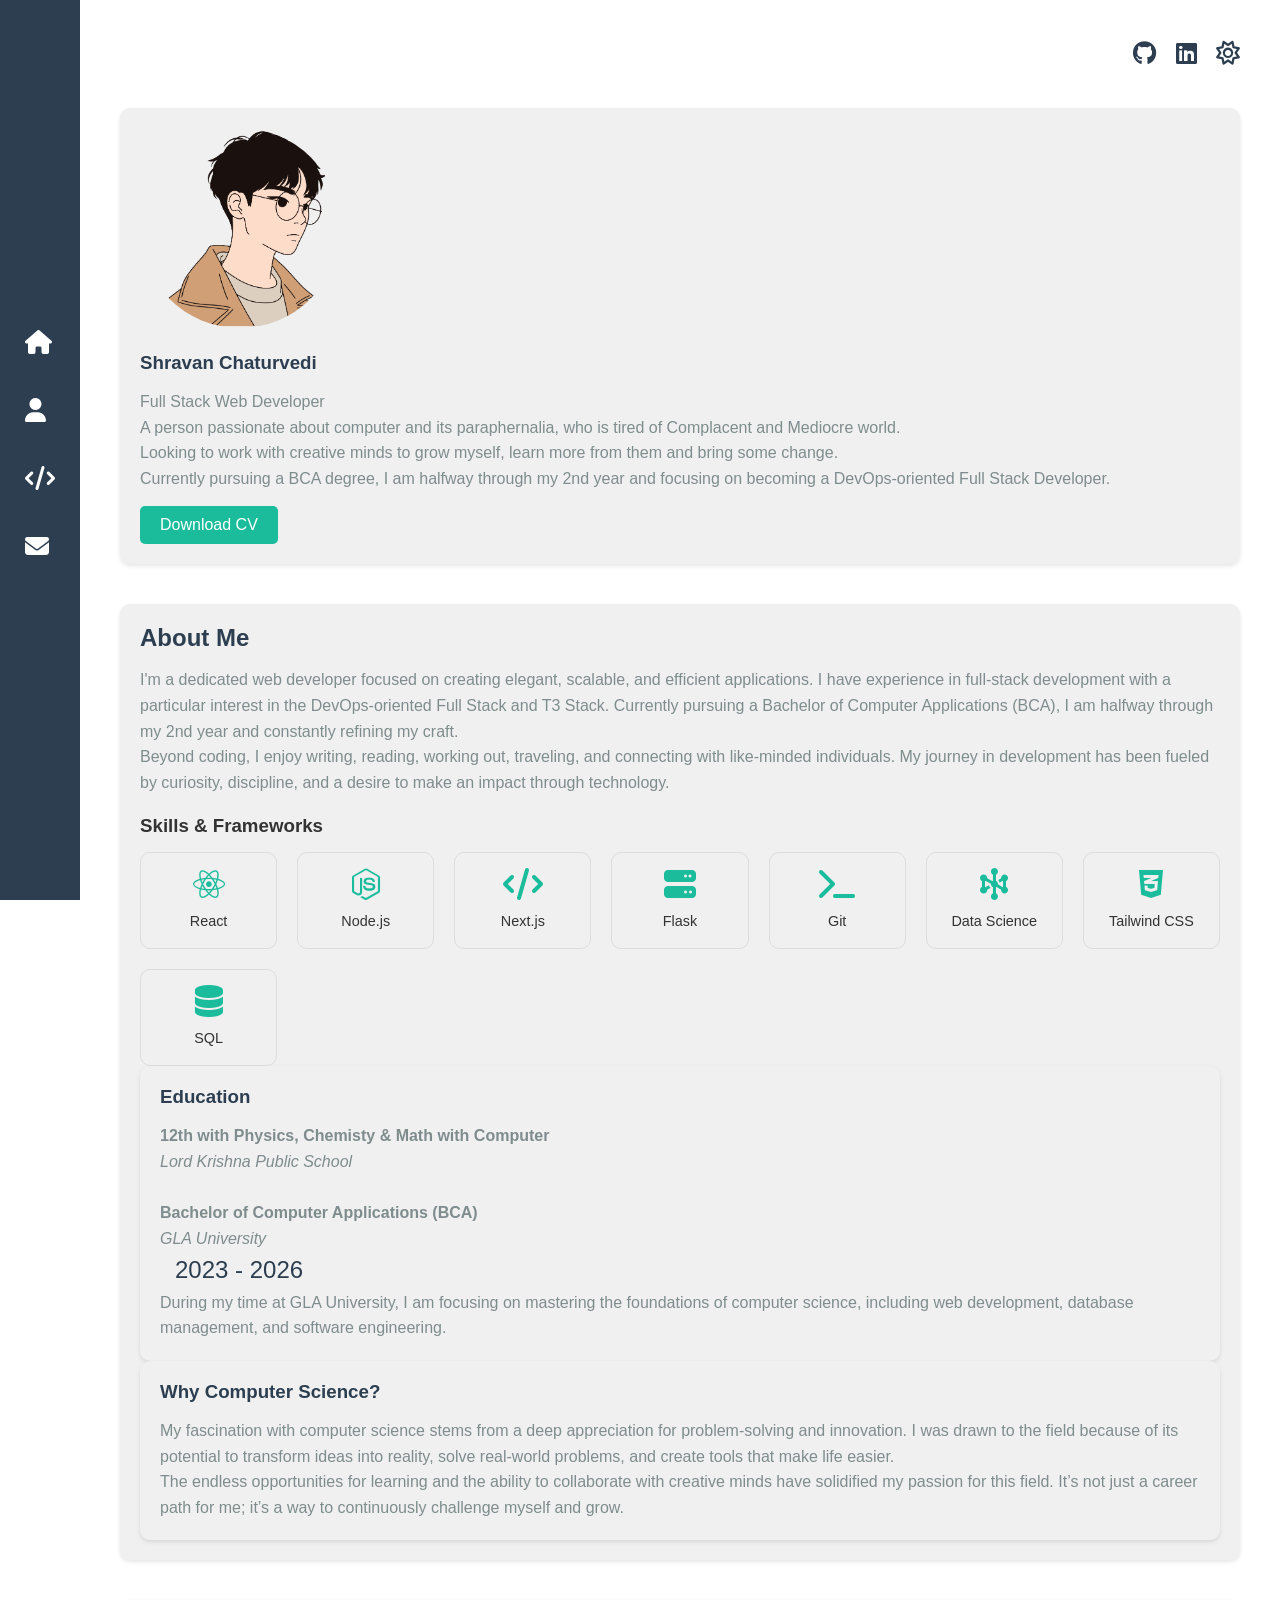
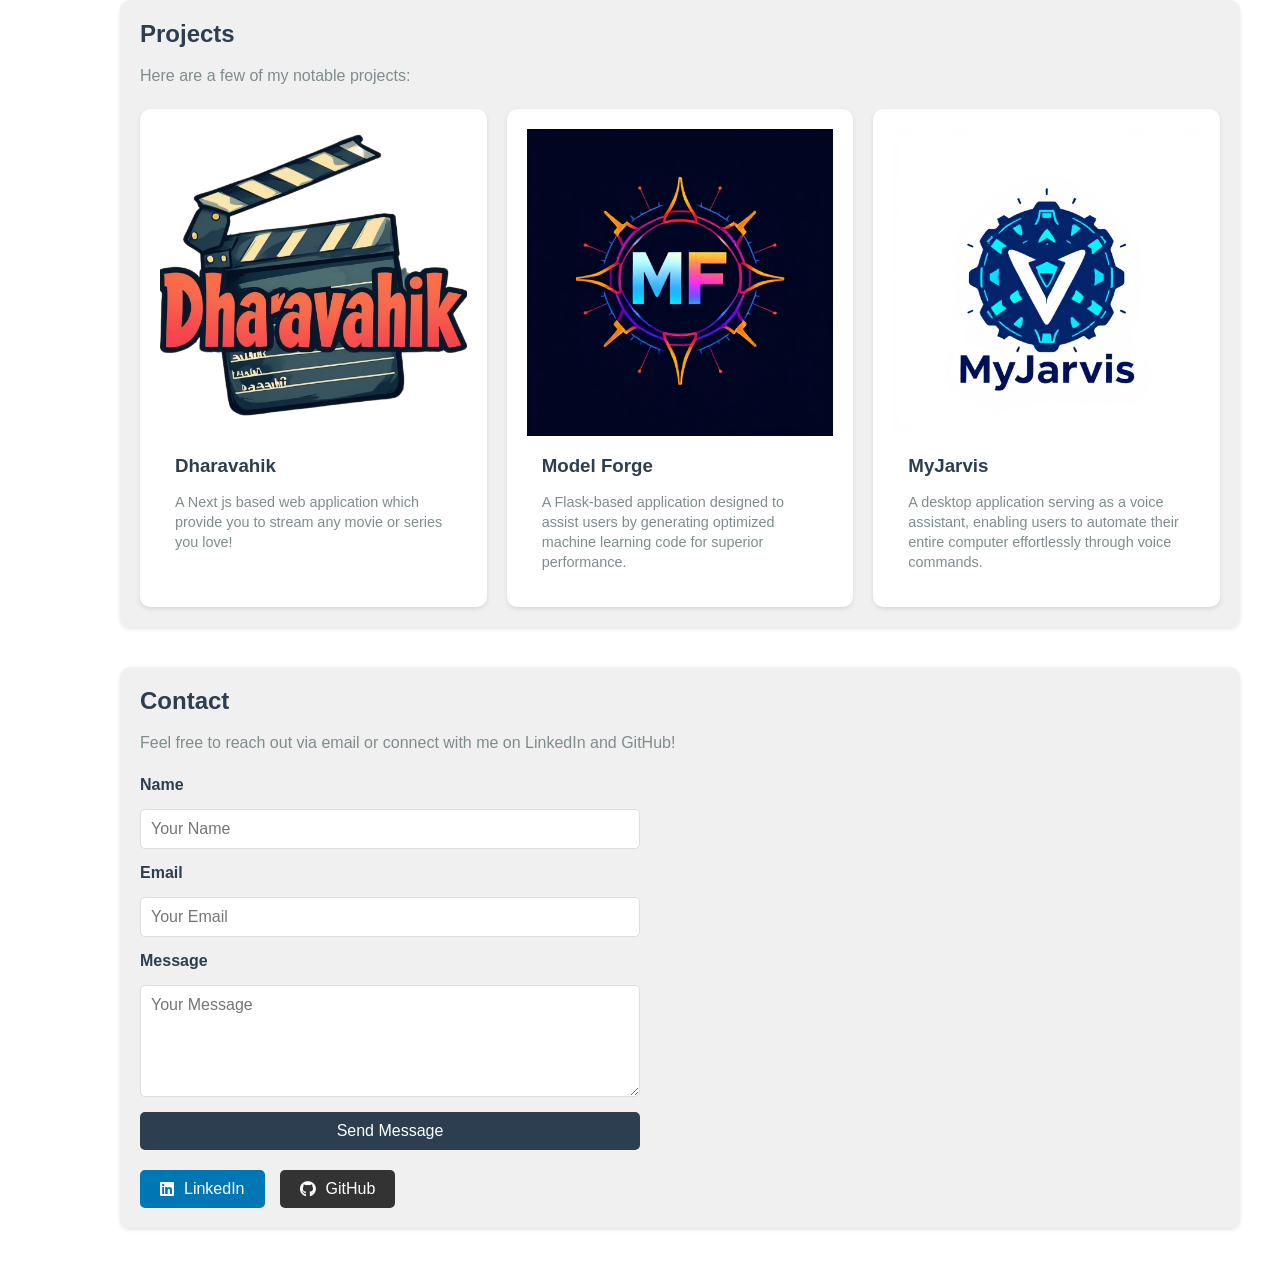
==== index.html @ cc58f60e "Main files uploaded" ====
<!DOCTYPE html>
<html lang="en">

<head>
    <meta charset="UTF-8">
    <meta name="viewport" content="width=device-width, initial-scale=1.0">
    <link rel="stylesheet" href="style.css">
    <link rel="stylesheet" href="https://cdnjs.cloudflare.com/ajax/libs/font-awesome/6.7.2/css/all.min.css"
        integrity="sha512-Evv84Mr4kqVGRNSgIGL/F/aIDqQb7xQ2vcrdIwxfjThSH8CSR7PBEakCr51Ck+w+/U6swU2Im1vVX0SVk9ABhg=="
        crossorigin="anonymous" referrerpolicy="no-referrer" />
</head>

<body>
    <title>Shravan Chaturvedi - Portfolio</title>
    </head>

    <body>
        <main>
            <aside id="sidePanel">
                <nav>
                    <ul>
                        <li><a href="#Home" aria-label="Home"><i class="fa-solid fa-house"></i></a></li>
                        <li><a href="#About" aria-label="About"><i class="fa-solid fa-user"></i></a></li>
                        <li><a href="#Projects" aria-label="Projects"><i class="fa-solid fa-code"></i></a></li>
                        <li><a href="#Contact" aria-label="Contact"><i class="fa-solid fa-envelope"></i></a></li>
                    </ul>
                </nav>
            </aside>

            <section id="mainContent">
                <header>
                    <div class="social-links">
                        <a href="https://github.com/Shravanch19/" target="_blank" aria-label="GitHub"><i
                                class="fa-brands fa-github"></i></a>
                        <a href="https://www.linkedin.com/in/skcOfficial" target="_blank" aria-label="LinkedIn"><i
                                class="fa-brands fa-linkedin"></i></a>
                        <span id="theme-toggle"><i class="fa-regular fa-sun"></i></span>
                    </div>
                </header>

                <section id="Home" class="content-section">
                    <div class="intro">
                        <img src="/assets/avatar.png" alt="Shravan Chaturvedi" class="profile-img">
                        <h1>Shravan Chaturvedi</h1>
                        <p>Full Stack Web Developer</p>
                        <p>
                            A person passionate about computer and its paraphernalia, who is tired of Complacent and
                            Mediocre world.
                        </p>
                        <p>Looking to work with creative minds to grow myself, learn more from them and bring some
                            change.</p>
                        <p>Currently pursuing a BCA degree, I am halfway through my 2nd year and focusing on becoming a
                            DevOps-oriented Full Stack Developer.</p>
                        <a href="/assets/cv.pdf" class="btn" download>Download CV</a>
                    </div>
                </section>

                <section id="About" class="content-section">
                    <h2>About Me</h2>
                    <p>
                        I'm a dedicated web developer focused on creating elegant, scalable, and efficient applications.
                        I have experience in full-stack development with a particular interest in the DevOps-oriented
                        Full Stack and T3 Stack.
                        Currently pursuing a Bachelor of Computer Applications (BCA), I am halfway through my 2nd year
                        and constantly refining my craft.
                    </p>
                    <p>
                        Beyond coding, I enjoy writing, reading, working out, traveling, and connecting with like-minded
                        individuals.
                        My journey in development has been fueled by curiosity, discipline, and a desire to make an
                        impact through technology.
                    </p>

                    <div class="skills-section">
                        <h3>Skills & Frameworks</h3>
                        <div class="skills-grid">
                            <div class="skill">
                                <i class="fa-brands fa-react"></i>
                                <p>React</p>
                            </div>
                            <div class="skill">
                                <i class="fa-brands fa-node-js"></i>
                                <p>Node.js</p>
                            </div>
                            <div class="skill">
                                <i class="fa-solid fa-code"></i>
                                <p>Next.js</p>
                            </div>
                            <div class="skill">
                                <i class="fa-solid fa-server"></i>
                                <p>Flask</p>
                            </div>
                            <div class="skill">
                                <i class="fa-solid fa-terminal"></i>
                                <p>Git</p>
                            </div>
                            <div class="skill">
                                <i class="fa-solid fa-hexagon-nodes"></i>
                                <p>Data Science</p>
                            </div>
                            <div class="skill">
                                <i class="fa-brands fa-css3-alt"></i>
                                <p>Tailwind CSS</p>
                            </div>
                            <div class="skill">
                                <i class="fa-solid fa-database"></i>
                                <p>SQL</p>
                            </div>
                        </div>
                    </div>

                    <div class="education-section">
                        <h3>Education</h3>
                        <p>
                            <strong>12th with Physics, Chemisty & Math with Computer</strong><br>
                            <em>Lord Krishna Public School</em><br>
                            <br>
                        </p>
                        <p>
                            <strong>Bachelor of Computer Applications (BCA)</strong><br>
                            <em>GLA University</em><br>
                            <span>2023 - 2026</span>
                        </p>
                        <p>
                            During my time at GLA University, I am focusing on mastering the foundations of computer
                            science, including web development, database management, and software engineering.
                        </p>
                    </div>

                    <div class="why-cs-section">
                        <h3>Why Computer Science?</h3>
                        <p>
                            My fascination with computer science stems from a deep appreciation for problem-solving and
                            innovation.
                            I was drawn to the field because of its potential to transform ideas into reality, solve
                            real-world problems,
                            and create tools that make life easier.
                        </p>
                        <p>
                            The endless opportunities for learning and the ability to collaborate with creative minds
                            have solidified
                            my passion for this field. It’s not just a career path for me; it’s a way to continuously
                            challenge myself and grow.
                        </p>
                    </div>
                </section>



                <section id="Projects" class="content-section">
                    <h2>Projects</h2>
                    <p>Here are a few of my notable projects:</p>
                    <div class="projects-grid">
                        <div class="project-card">
                            <a href="#">
                                <img src="assets/Dharavahik_logo.png" alt="Dharavahik_logo">
                                <h3>Dharavahik</h3>
                                <p>
                                    A Next js based web application which provide you to stream any movie or series
                                    you love!
                                </p>
                            </a>
                        </div>
                        <div class="project-card">
                            <a href="#">
                                <img src="/assets/MF_logo.jpeg" alt="Model Forge logo">
                                <h3>Model Forge</h3>
                                <p>
                                    A Flask-based application designed to assist users by generating optimized machine learning code for superior performance.
                                </p>
                            </a>
                        </div>
                        <div class="project-card">
                            <a href="#">
                                <img src="/assets/Jarvis_Logo.jpeg" alt="Jarvis_Logo">
                                <h3>MyJarvis</h3>
                                <p>
                                    A desktop application serving as a voice assistant, enabling users to automate their entire computer effortlessly through voice commands.
                                </p>
                            </a>
                        </div>
                    </div>
                </section>


                <section id="Contact" class="content-section">
                    <h2>Contact</h2>
                    <p>Feel free to reach out via email or connect with me on LinkedIn and GitHub!</p>

                    <!-- Email Form -->
                    <form class="contact-form" action="https://formsubmit.co/shravan190805@gmail.com" method="POST">
                        <label for="name">Name</label>
                        <input type="text" id="name" name="name" placeholder="Your Name" required>

                        <label for="email">Email</label>
                        <input type="email" id="email" name="email" placeholder="Your Email" required>

                        <label for="message">Message</label>
                        <textarea id="message" name="message" placeholder="Your Message" rows="5" required></textarea>

                        <button type="submit">Send Message</button>
                    </form>

                    <!-- Social Buttons -->
                    <div class="social-buttons">
                        <a href="https://linkedin.com/in/shravan-chaturvedi-only" target="_blank" class="linkedin-btn">
                            <i class="fa-brands fa-linkedin"></i> LinkedIn
                        </a>
                        <a href="https://github.com/Shravanch19" target="_blank" class="github-btn">
                            <i class="fa-brands fa-github"></i> GitHub
                        </a>
                    </div>
                </section>

            </section>
        </main>
        <script src="scripts.js"></script>
    </body>

</html>
---- style.css ----
:root {
    --background: #ffffff;
    --secondary-background: #f0f0f0;
    --tertiary-background: #2c3e50;
    --primary-color: #2c3e50;
    --accent-color: #1abc9c;
    --text-color: #333333;
    --secondary-text-color: #7f8c8d;
    --btn-bg: #1abc9c;
    --btn-text: white;
}

body {
    background-color: var(--background);
    color: var(--text-color);
    display: flex;
    min-height: 100vh;
}

body.dark-mode {
    background-color: #121212;
}

* {
    box-sizing: border-box;
    margin: 0;
    padding: 0;
    font-family: 'Roboto', sans-serif;
}

#sidePanel {
    background-color: var(--tertiary-background);
    width: 80px;
    height: 100vh;
    display: flex;
    flex-direction: column;
    align-items: center;
    justify-content: center;
    position: fixed;
    top: 0;
    left: 0;
}

#sidePanel nav ul {
    list-style: none;
    display: flex;
    flex-direction: column;
    gap: 30px;
}

#sidePanel nav ul li a {
    color: white;
    font-size: 1.5rem;
    text-decoration: none;
    transition: color 0.3s;
}

#sidePanel nav ul li a:hover {
    color: var(--accent-color);
}

#mainContent {
    margin-left: 80px;
    width: calc(100% - 80px);
    padding: 40px;
    display: flex;
    flex-direction: column;
    gap: 40px;
}

header {
    display: flex;
    justify-content: flex-end;
}

.social-links a, span {
    margin-left: 15px;
    font-size: 1.5rem;
    color: var(--primary-color);
    transition: color 0.3s;
}

.social-links a:hover, span:hover {
    color: var(--accent-color);
}

.content-section, .education-section, .why-cs-section {
    padding: 20px;
    background: var(--secondary-background);
    border-radius: 10px;
    box-shadow: 0 2px 4px rgba(0, 0, 0, 0.1);
}
.project-card {
    padding: 20px;
    background: var(--background);
    border-radius: 10px;
    box-shadow: 0 2px 4px rgba(0, 0, 0, 0.1);
}

h1, h2, .education-section h3, .why-cs-section h3 {
    margin-bottom: 15px;
    color: var(--primary-color);
}

p, .education-section p, .why-cs-section p {
    color: var(--secondary-text-color);
    line-height: 1.6;
}

.profile-img {
    width: 200px;
    height: 200px;
    border-radius: 50%;
    margin-bottom: 20px;
}

.btn {
    display: inline-block;
    padding: 10px 20px;
    background: var(--btn-bg);
    color: var(--btn-text);
    border-radius: 5px;
    text-decoration: none;
    margin-top: 15px;
    transition: background 0.3s;
}

.btn:hover {
    background: #2980b9;
}

ul {
    list-style: none;
    padding: 0;
}

ul li {
    margin-bottom: 10px;
}

ul li a {
    color: var(--accent-color);
    text-decoration: none;
}

ul li a:hover {
    text-decoration: underline;
}

.skills-section {
    margin-top: 20px;
}

.skills-grid {
    display: grid;
    grid-template-columns: repeat(auto-fit, minmax(120px, 1fr));
    gap: 20px;
    margin-top: 15px;
}

.skill {
    text-align: center;
    padding: 15px;
    border: 1px solid #ddd;
    border-radius: 10px;
    transition: transform 0.3s, background-color 0.3s;
}

.skill i {
    font-size: 2rem;
    color: var(--accent-color);
    margin-bottom: 10px;
}

.skill p {
    margin: 0;
    font-size: 0.9rem;
    color: var(--text-color);
}

.skill:hover {
    transform: translateY(-5px);
    background-color: var(--background);
}

.projects-grid {
    display: grid;
    grid-template-columns: repeat(auto-fit, minmax(300px, 1fr));
    gap: 20px;
    margin-top: 20px;
}

.project-card:hover {
    transform: translateY(-5px);
    box-shadow: 0 4px 8px rgba(0, 0, 0, 0.2);
}

.project-card a {
    text-decoration: none;
    color: inherit;
}

.project-card img {
    width: 100%;
    height: auto;
    object-fit: cover;
}

.project-card h3 {
    margin: 15px;
    color: var(--primary-color);
}

.project-card p {
    margin: 0 15px 15px;
    color: var(--secondary-text-color);
    font-size: 0.9rem;
    line-height: 1.4;
}

.contact-form {
    display: flex;
    flex-direction: column;
    gap: 15px;
    margin-top: 20px;
    max-width: 500px;
    width: 100%;
}

.contact-form label {
    font-weight: bold;
    color: var(--primary-color);
}

.contact-form input, 
.contact-form textarea {
    padding: 10px;
    border: 1px solid #ddd;
    border-radius: 5px;
    font-size: 1rem;
    width: 100%;
}

.contact-form button {
    padding: 10px 20px;
    font-size: 1rem;
    color: white;
    background-color: var(--primary-color);
    border: none;
    border-radius: 5px;
    cursor: pointer;
    transition: background-color 0.3s;
}

.contact-form button:hover {
    background-color: var(--accent-color);
}

.social-buttons {
    display: flex;
    gap: 15px;
    margin-top: 20px;
}

.social-buttons a {
    display: flex;
    align-items: center;
    gap: 10px;
    padding: 10px 20px;
    text-decoration: none;
    color: white;
    font-size: 1rem;
    border-radius: 5px;
    transition: background-color 0.3s;
}

.linkedin-btn {
    background-color: #0077b5;
}

.linkedin-btn:hover {
    background-color: #005582;
}

.github-btn {
    background-color: #333;
}

.github-btn:hover {
    background-color: #222;
}
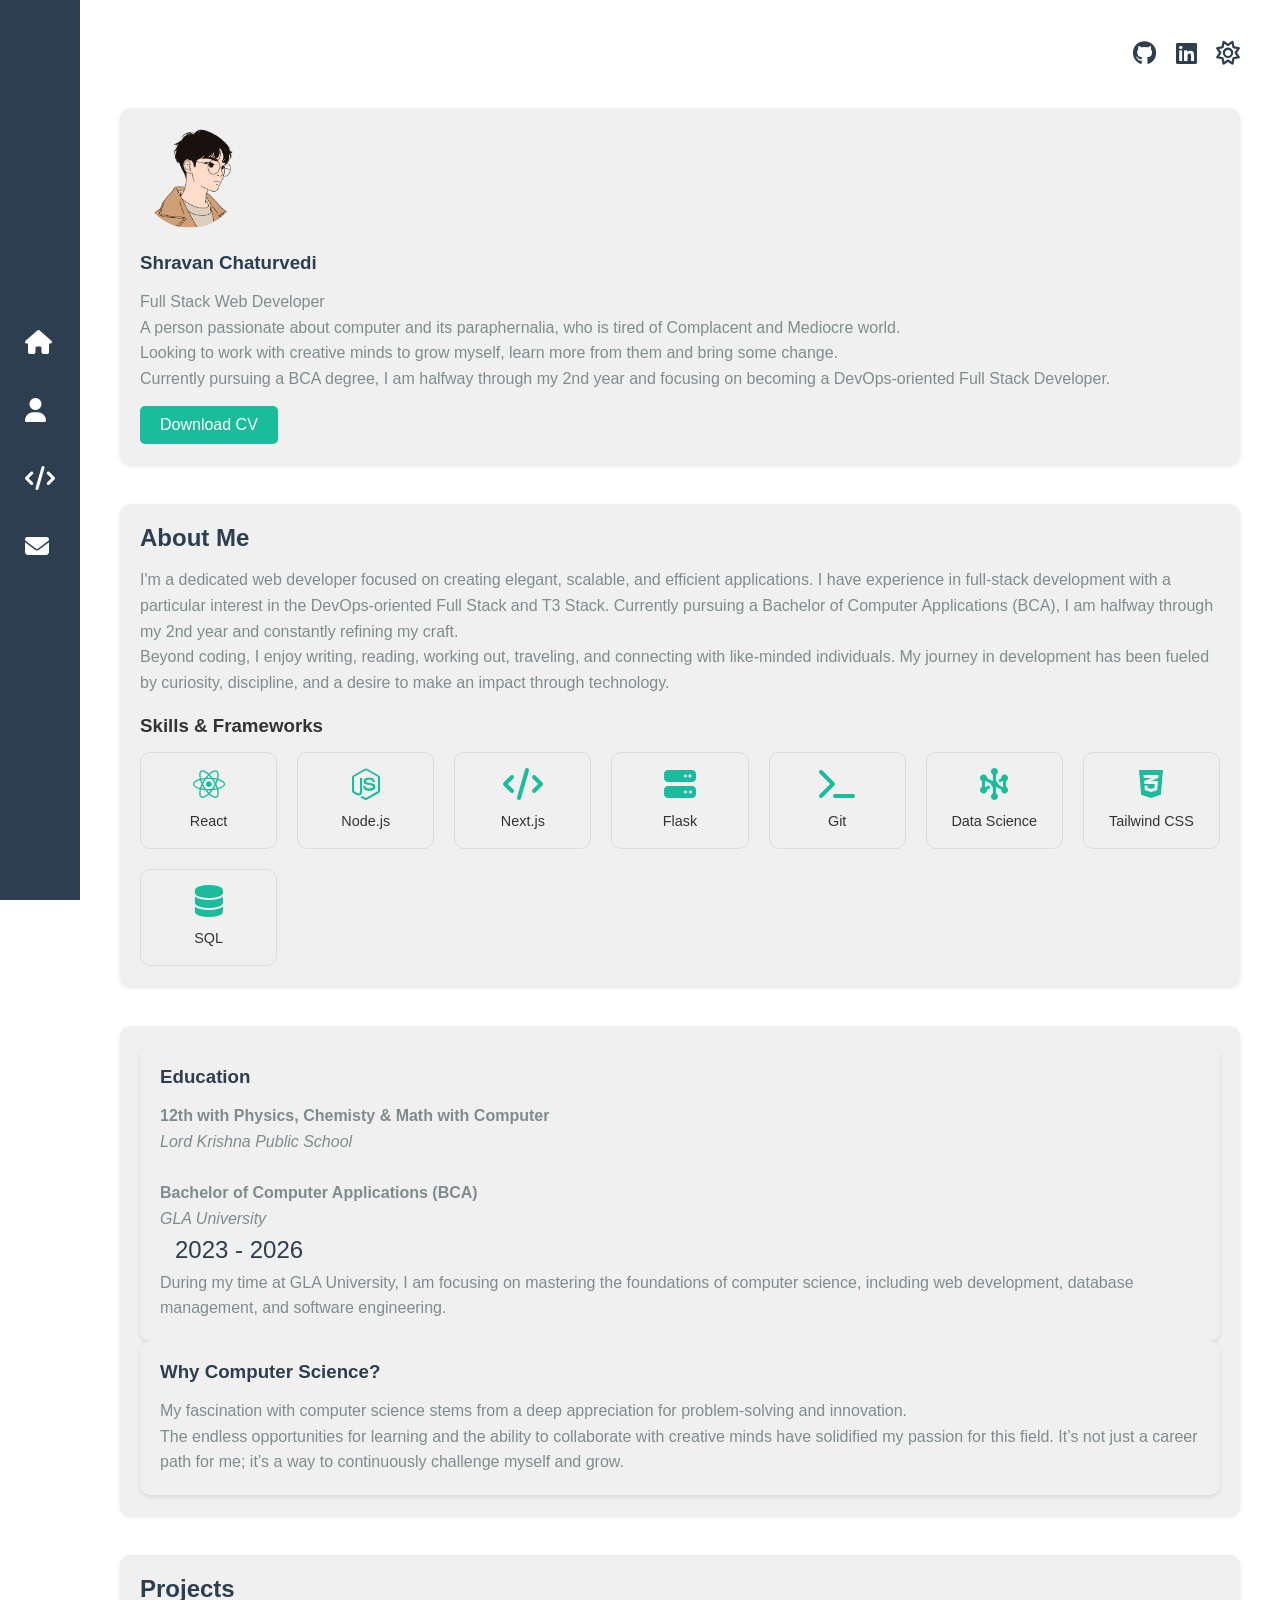
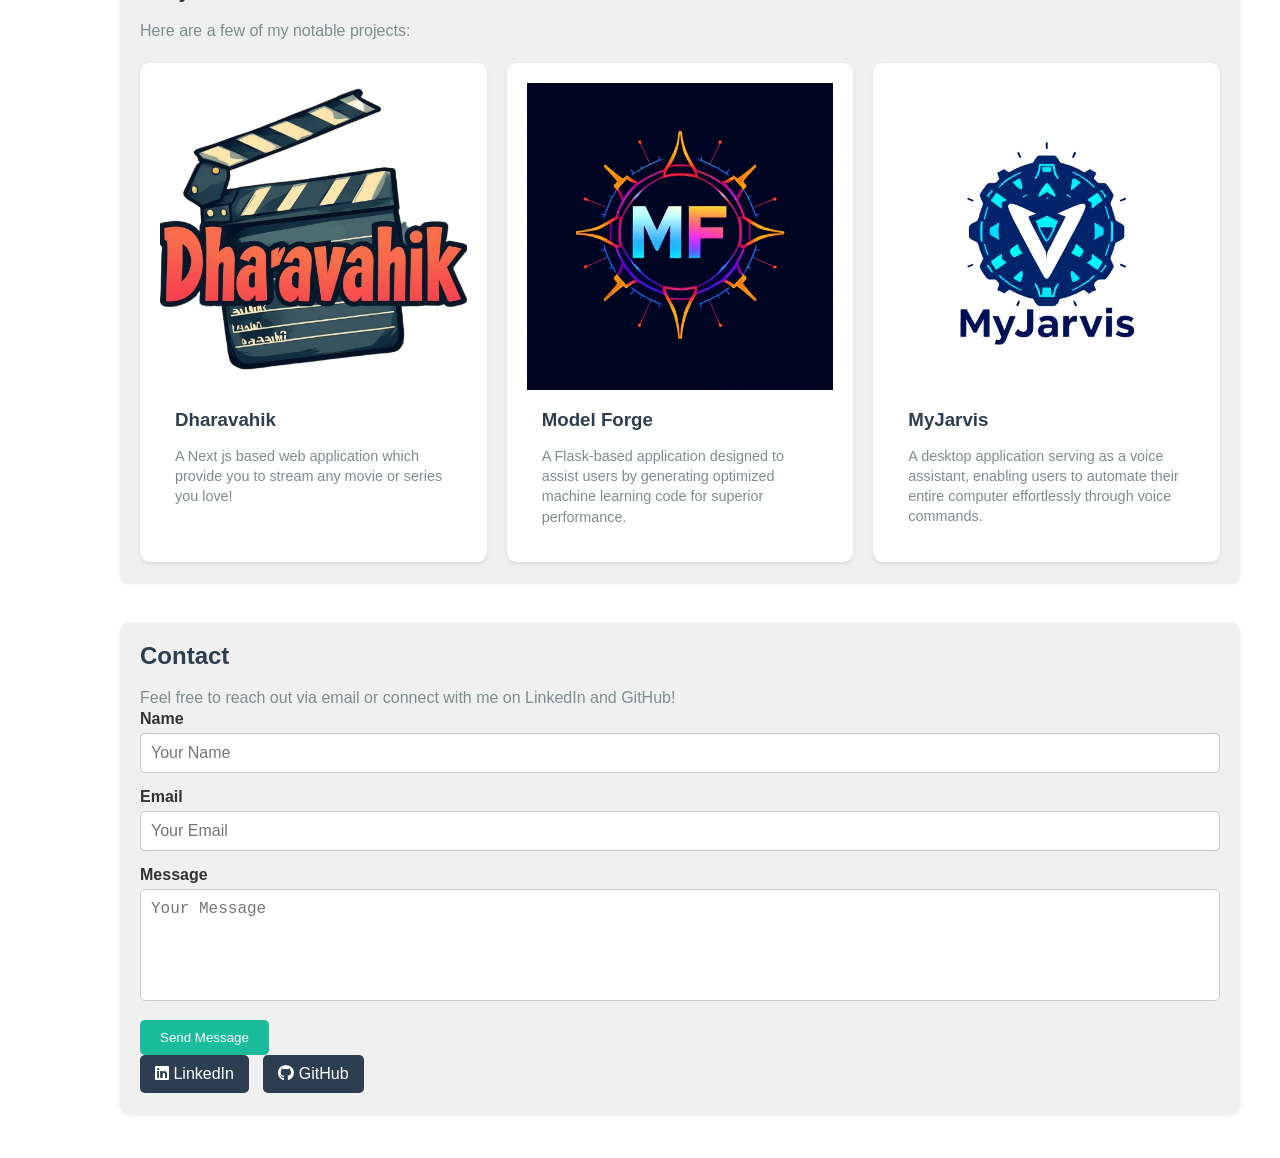
==== commit 535ee3e0: "minor bugs fixed" ====
--- a/index.html
+++ b/index.html
@@ -4,6 +4,7 @@
 <head>
     <meta charset="UTF-8">
     <meta name="viewport" content="width=device-width, initial-scale=1.0">
+    <title>Shravan Chaturvedi - Portfolio</title>
     <link rel="stylesheet" href="style.css">
     <link rel="stylesheet" href="https://cdnjs.cloudflare.com/ajax/libs/font-awesome/6.7.2/css/all.min.css"
         integrity="sha512-Evv84Mr4kqVGRNSgIGL/F/aIDqQb7xQ2vcrdIwxfjThSH8CSR7PBEakCr51Ck+w+/U6swU2Im1vVX0SVk9ABhg=="
@@ -11,210 +12,151 @@
 </head>
 
 <body>
-    <title>Shravan Chaturvedi - Portfolio</title>
-    </head>
+    <main>
+        <!-- Side Panel -->
+        <aside id="sidePanel">
+            <nav>
+                <ul>
+                    <li><a href="#Home" aria-label="Home"><i class="fa-solid fa-house"></i></a></li>
+                    <li><a href="#About" aria-label="About"><i class="fa-solid fa-user"></i></a></li>
+                    <li><a href="#Projects" aria-label="Projects"><i class="fa-solid fa-code"></i></a></li>
+                    <li><a href="#Contact" aria-label="Contact"><i class="fa-solid fa-envelope"></i></a></li>
+                </ul>
+            </nav>
+        </aside>
 
-    <body>
-        <main>
-            <aside id="sidePanel">
-                <nav>
-                    <ul>
-                        <li><a href="#Home" aria-label="Home"><i class="fa-solid fa-house"></i></a></li>
-                        <li><a href="#About" aria-label="About"><i class="fa-solid fa-user"></i></a></li>
-                        <li><a href="#Projects" aria-label="Projects"><i class="fa-solid fa-code"></i></a></li>
-                        <li><a href="#Contact" aria-label="Contact"><i class="fa-solid fa-envelope"></i></a></li>
-                    </ul>
-                </nav>
-            </aside>
+        <!-- Main Content -->
+        <section id="mainContent">
+            <!-- Header with Social Links -->
+            <header>
+                <div class="social-links">
+                    <a href="https://github.com/Shravanch19/" target="_blank" aria-label="GitHub"><i class="fa-brands fa-github"></i></a>
+                    <a href="https://www.linkedin.com/in/skcOfficial" target="_blank" aria-label="LinkedIn"><i class="fa-brands fa-linkedin"></i></a>
+                    <span id="theme-toggle"><i class="fa-regular fa-sun"></i></span>
+                </div>
+            </header>
 
-            <section id="mainContent">
-                <header>
-                    <div class="social-links">
-                        <a href="https://github.com/Shravanch19/" target="_blank" aria-label="GitHub"><i
-                                class="fa-brands fa-github"></i></a>
-                        <a href="https://www.linkedin.com/in/skcOfficial" target="_blank" aria-label="LinkedIn"><i
-                                class="fa-brands fa-linkedin"></i></a>
-                        <span id="theme-toggle"><i class="fa-regular fa-sun"></i></span>
+            <!-- Home Section -->
+            <section id="Home" class="content-section">
+                <div class="intro">
+                    <img src="/assets/avatar.png" alt="Shravan Chaturvedi" class="profile-img">
+                    <h1>Shravan Chaturvedi</h1>
+                    <p>Full Stack Web Developer</p>
+                    <p>A person passionate about computer and its paraphernalia, who is tired of Complacent and Mediocre world.</p>
+                    <p>Looking to work with creative minds to grow myself, learn more from them and bring some change.</p>
+                    <p>Currently pursuing a BCA degree, I am halfway through my 2nd year and focusing on becoming a DevOps-oriented Full Stack Developer.</p>
+                    <a href="/assets/cv.pdf" class="btn" download>Download CV</a>
+                </div>
+            </section>
+
+            <!-- About Section -->
+            <section id="About" class="content-section">
+                <h2>About Me</h2>
+                <p>
+                    I'm a dedicated web developer focused on creating elegant, scalable, and efficient applications.
+                    I have experience in full-stack development with a particular interest in the DevOps-oriented Full Stack and T3 Stack.
+                    Currently pursuing a Bachelor of Computer Applications (BCA), I am halfway through my 2nd year and constantly refining my craft.
+                </p>
+                <p>
+                    Beyond coding, I enjoy writing, reading, working out, traveling, and connecting with like-minded individuals.
+                    My journey in development has been fueled by curiosity, discipline, and a desire to make an impact through technology.
+                </p>
+
+                <!-- Skills Section -->
+                <div class="skills-section">
+                    <h3>Skills & Frameworks</h3>
+                    <div class="skills-grid">
+                        <div class="skill"><i class="fa-brands fa-react"></i><p>React</p></div>
+                        <div class="skill"><i class="fa-brands fa-node-js"></i><p>Node.js</p></div>
+                        <div class="skill"><i class="fa-solid fa-code"></i><p>Next.js</p></div>
+                        <div class="skill"><i class="fa-solid fa-server"></i><p>Flask</p></div>
+                        <div class="skill"><i class="fa-solid fa-terminal"></i><p>Git</p></div>
+                        <div class="skill"><i class="fa-solid fa-hexagon-nodes"></i><p>Data Science</p></div>
+                        <div class="skill"><i class="fa-brands fa-css3-alt"></i><p>Tailwind CSS</p></div>
+                        <div class="skill"><i class="fa-solid fa-database"></i><p>SQL</p></div>
                     </div>
-                </header>
+                </div>
 
-                <section id="Home" class="content-section">
-                    <div class="intro">
-                        <img src="/assets/avatar.png" alt="Shravan Chaturvedi" class="profile-img">
-                        <h1>Shravan Chaturvedi</h1>
-                        <p>Full Stack Web Developer</p>
-                        <p>
-                            A person passionate about computer and its paraphernalia, who is tired of Complacent and
-                            Mediocre world.
-                        </p>
-                        <p>Looking to work with creative minds to grow myself, learn more from them and bring some
-                            change.</p>
-                        <p>Currently pursuing a BCA degree, I am halfway through my 2nd year and focusing on becoming a
-                            DevOps-oriented Full Stack Developer.</p>
-                        <a href="/assets/cv.pdf" class="btn" download>Download CV</a>
-                    </div>
-                </section>
+                <!-- Education Section -->
+            </section>
+            <section class="content-section">
+                <div class="education-section">
+                    <h3>Education</h3>
+                    <p><strong>12th with Physics, Chemisty & Math with Computer</strong><br><em>Lord Krishna Public School</em><br><br></p>
+                    <p><strong>Bachelor of Computer Applications (BCA)</strong><br><em>GLA University</em><br><span id="year">2023 - 2026</span></p>
+                    <p>During my time at GLA University, I am focusing on mastering the foundations of computer science, including web development, database management, and software engineering.</p>
+                </div>
 
-                <section id="About" class="content-section">
-                    <h2>About Me</h2>
-                    <p>
-                        I'm a dedicated web developer focused on creating elegant, scalable, and efficient applications.
-                        I have experience in full-stack development with a particular interest in the DevOps-oriented
-                        Full Stack and T3 Stack.
-                        Currently pursuing a Bachelor of Computer Applications (BCA), I am halfway through my 2nd year
-                        and constantly refining my craft.
-                    </p>
-                    <p>
-                        Beyond coding, I enjoy writing, reading, working out, traveling, and connecting with like-minded
-                        individuals.
-                        My journey in development has been fueled by curiosity, discipline, and a desire to make an
-                        impact through technology.
-                    </p>
+                <!-- Why Computer Science Section -->
+                <div class="why-cs-section">
+                    <h3>Why Computer Science?</h3>
+                    <p>My fascination with computer science stems from a deep appreciation for problem-solving and innovation.</p>
+                    <p>The endless opportunities for learning and the ability to collaborate with creative minds have solidified my passion for this field. It’s not just a career path for me; it’s a way to continuously challenge myself and grow.</p>
+                </div>
+            </section>
 
-                    <div class="skills-section">
-                        <h3>Skills & Frameworks</h3>
-                        <div class="skills-grid">
-                            <div class="skill">
-                                <i class="fa-brands fa-react"></i>
-                                <p>React</p>
-                            </div>
-                            <div class="skill">
-                                <i class="fa-brands fa-node-js"></i>
-                                <p>Node.js</p>
-                            </div>
-                            <div class="skill">
-                                <i class="fa-solid fa-code"></i>
-                                <p>Next.js</p>
-                            </div>
-                            <div class="skill">
-                                <i class="fa-solid fa-server"></i>
-                                <p>Flask</p>
-                            </div>
-                            <div class="skill">
-                                <i class="fa-solid fa-terminal"></i>
-                                <p>Git</p>
-                            </div>
-                            <div class="skill">
-                                <i class="fa-solid fa-hexagon-nodes"></i>
-                                <p>Data Science</p>
-                            </div>
-                            <div class="skill">
-                                <i class="fa-brands fa-css3-alt"></i>
-                                <p>Tailwind CSS</p>
-                            </div>
-                            <div class="skill">
-                                <i class="fa-solid fa-database"></i>
-                                <p>SQL</p>
-                            </div>
-                        </div>
-                    </div>
-
-                    <div class="education-section">
-                        <h3>Education</h3>
-                        <p>
-                            <strong>12th with Physics, Chemisty & Math with Computer</strong><br>
-                            <em>Lord Krishna Public School</em><br>
-                            <br>
-                        </p>
-                        <p>
-                            <strong>Bachelor of Computer Applications (BCA)</strong><br>
-                            <em>GLA University</em><br>
-                            <span>2023 - 2026</span>
-                        </p>
-                        <p>
-                            During my time at GLA University, I am focusing on mastering the foundations of computer
-                            science, including web development, database management, and software engineering.
-                        </p>
-                    </div>
-
-                    <div class="why-cs-section">
-                        <h3>Why Computer Science?</h3>
-                        <p>
-                            My fascination with computer science stems from a deep appreciation for problem-solving and
-                            innovation.
-                            I was drawn to the field because of its potential to transform ideas into reality, solve
-                            real-world problems,
-                            and create tools that make life easier.
-                        </p>
-                        <p>
-                            The endless opportunities for learning and the ability to collaborate with creative minds
-                            have solidified
-                            my passion for this field. It’s not just a career path for me; it’s a way to continuously
-                            challenge myself and grow.
-                        </p>
-                    </div>
-                </section>
-
-
-
-                <section id="Projects" class="content-section">
-                    <h2>Projects</h2>
-                    <p>Here are a few of my notable projects:</p>
-                    <div class="projects-grid">
-                        <div class="project-card">
-                            <a href="#">
-                                <img src="assets/Dharavahik_logo.png" alt="Dharavahik_logo">
-                                <h3>Dharavahik</h3>
-                                <p>
-                                    A Next js based web application which provide you to stream any movie or series
-                                    you love!
-                                </p>
-                            </a>
-                        </div>
-                        <div class="project-card">
-                            <a href="#">
-                                <img src="/assets/MF_logo.jpeg" alt="Model Forge logo">
-                                <h3>Model Forge</h3>
-                                <p>
-                                    A Flask-based application designed to assist users by generating optimized machine learning code for superior performance.
-                                </p>
-                            </a>
-                        </div>
-                        <div class="project-card">
-                            <a href="#">
-                                <img src="/assets/Jarvis_Logo.jpeg" alt="Jarvis_Logo">
-                                <h3>MyJarvis</h3>
-                                <p>
-                                    A desktop application serving as a voice assistant, enabling users to automate their entire computer effortlessly through voice commands.
-                                </p>
-                            </a>
-                        </div>
-                    </div>
-                </section>
-
-
-                <section id="Contact" class="content-section">
-                    <h2>Contact</h2>
-                    <p>Feel free to reach out via email or connect with me on LinkedIn and GitHub!</p>
-
-                    <!-- Email Form -->
-                    <form class="contact-form" action="https://formsubmit.co/shravan190805@gmail.com" method="POST">
-                        <label for="name">Name</label>
-                        <input type="text" id="name" name="name" placeholder="Your Name" required>
-
-                        <label for="email">Email</label>
-                        <input type="email" id="email" name="email" placeholder="Your Email" required>
-
-                        <label for="message">Message</label>
-                        <textarea id="message" name="message" placeholder="Your Message" rows="5" required></textarea>
-
-                        <button type="submit">Send Message</button>
-                    </form>
-
-                    <!-- Social Buttons -->
-                    <div class="social-buttons">
-                        <a href="https://linkedin.com/in/shravan-chaturvedi-only" target="_blank" class="linkedin-btn">
-                            <i class="fa-brands fa-linkedin"></i> LinkedIn
-                        </a>
-                        <a href="https://github.com/Shravanch19" target="_blank" class="github-btn">
-                            <i class="fa-brands fa-github"></i> GitHub
+            <!-- Projects Section -->
+            <section id="Projects" class="content-section">
+                <h2>Projects</h2>
+                <p>Here are a few of my notable projects:</p>
+                <div class="projects-grid">
+                    <div class="project-card">
+                        <a href="#">
+                            <img src="assets/Dharavahik_logo.png" alt="Dharavahik_logo">
+                            <h3 class="pro-h">Dharavahik</h3>
+                            <p class="pro-p">A Next js based web application which provide you to stream any movie or series you love!</p>
                         </a>
                     </div>
-                </section>
+                    <div class="project-card">
+                        <a href="#">
+                            <img src="/assets/MF_logo.jpeg" alt="Model Forge logo">
+                            <h3 class="pro-h">Model Forge</h3>
+                            <p class="pro-p">A Flask-based application designed to assist users by generating optimized machine learning code for superior performance.</p>
+                        </a>
+                    </div>
+                    <div class="project-card">
+                        <a href="#">
+                            <img src="/assets/Jarvis_Logo.jpeg" alt="Jarvis_Logo">
+                            <h3 class="pro-h">MyJarvis</h3>
+                            <p class="pro-p">A desktop application serving as a voice assistant, enabling users to automate their entire computer effortlessly through voice commands.</p>
+                        </a>
+                    </div>
+                </div>
+            </section>
 
+            <!-- Contact Section -->
+            <section id="Contact" class="content-section">
+                <h2>Contact</h2>
+                <p>Feel free to reach out via email or connect with me on LinkedIn and GitHub!</p>
+
+                <!-- Email Form -->
+                <form class="contact-form" action="https://formsubmit.co/shravan190805@gmail.com" method="POST">
+                    <label for="name">Name</label>
+                    <input type="text" id="name" name="name" placeholder="Your Name" required>
+
+                    <label for="email">Email</label>
+                    <input type="email" id="email" name="email" placeholder="Your Email" required>
+
+                    <label for="message">Message</label>
+                    <textarea id="message" name="message" placeholder="Your Message" rows="5" required></textarea>
+
+                    <button type="submit">Send Message</button>
+                </form>
+
+                <!-- Social Buttons -->
+                <div class="social-buttons">
+                    <a href="https://linkedin.com/in/shravan-chaturvedi-only" target="_blank" class="linkedin-btn">
+                        <i class="fa-brands fa-linkedin"></i> LinkedIn
+                    </a>
+                    <a href="https://github.com/Shravanch19" target="_blank" class="github-btn">
+                        <i class="fa-brands fa-github"></i> GitHub
+                    </a>
+                </div>
             </section>
-        </main>
-        <script src="scripts.js"></script>
-    </body>
 
-</html>+        </section>
+    </main>
+    <script src="scripts.js"></script>
+</body>
+
+</html>
--- a/style.css
+++ b/style.css
@@ -15,6 +15,7 @@
     color: var(--text-color);
     display: flex;
     min-height: 100vh;
+    font-family: 'Roboto', sans-serif;
 }
 
 body.dark-mode {
@@ -25,7 +26,6 @@
     box-sizing: border-box;
     margin: 0;
     padding: 0;
-    font-family: 'Roboto', sans-serif;
 }
 
 #sidePanel {
@@ -73,23 +73,28 @@
     justify-content: flex-end;
 }
 
-.social-links a, span {
+.social-links a,
+span {
     margin-left: 15px;
     font-size: 1.5rem;
     color: var(--primary-color);
     transition: color 0.3s;
 }
 
-.social-links a:hover, span:hover {
+.social-links a:hover,
+span:hover {
     color: var(--accent-color);
 }
 
-.content-section, .education-section, .why-cs-section {
+.content-section,
+.education-section,
+.why-cs-section {
     padding: 20px;
     background: var(--secondary-background);
     border-radius: 10px;
     box-shadow: 0 2px 4px rgba(0, 0, 0, 0.1);
 }
+
 .project-card {
     padding: 20px;
     background: var(--background);
@@ -97,19 +102,24 @@
     box-shadow: 0 2px 4px rgba(0, 0, 0, 0.1);
 }
 
-h1, h2, .education-section h3, .why-cs-section h3 {
+h1,
+h2,
+.education-section h3,
+.why-cs-section h3 {
     margin-bottom: 15px;
     color: var(--primary-color);
 }
 
-p, .education-section p, .why-cs-section p {
+p,
+.education-section p,
+.why-cs-section p {
     color: var(--secondary-text-color);
     line-height: 1.6;
 }
 
 .profile-img {
-    width: 200px;
-    height: 200px;
+    width: 100px;
+    height: 100px;
     border-radius: 50%;
     margin-bottom: 20px;
 }
@@ -218,74 +228,156 @@
     line-height: 1.4;
 }
 
-.contact-form {
-    display: flex;
-    flex-direction: column;
-    gap: 15px;
-    margin-top: 20px;
-    max-width: 500px;
+.contact-form label {
+    display: block;
+    margin-bottom: 5px;
+    font-weight: bold;
+}
+
+.contact-form input,
+.contact-form textarea {
     width: 100%;
-}
-
-.contact-form label {
-    font-weight: bold;
-    color: var(--primary-color);
-}
-
-.contact-form input, 
-.contact-form textarea {
     padding: 10px;
-    border: 1px solid #ddd;
+    margin-bottom: 15px;
+    border: 1px solid #ccc;
     border-radius: 5px;
+    box-sizing: border-box;
+    resize: none;
     font-size: 1rem;
-    width: 100%;
 }
 
 .contact-form button {
     padding: 10px 20px;
-    font-size: 1rem;
-    color: white;
-    background-color: var(--primary-color);
+    background: var(--btn-bg);
+    color: var(--btn-text);
     border: none;
     border-radius: 5px;
     cursor: pointer;
-    transition: background-color 0.3s;
+    transition: background 0.3s;
 }
 
 .contact-form button:hover {
-    background-color: var(--accent-color);
-}
-
-.social-buttons {
-    display: flex;
-    gap: 15px;
-    margin-top: 20px;
+    background: #2980b9;
 }
 
 .social-buttons a {
-    display: flex;
-    align-items: center;
-    gap: 10px;
-    padding: 10px 20px;
-    text-decoration: none;
+    display: inline-block;
+    margin-right: 10px;
+    padding: 10px 15px;
+    background: var(--tertiary-background);
     color: white;
-    font-size: 1rem;
     border-radius: 5px;
-    transition: background-color 0.3s;
-}
-
-.linkedin-btn {
-    background-color: #0077b5;
-}
-
-.linkedin-btn:hover {
-    background-color: #005582;
-}
-
-.github-btn {
-    background-color: #333;
-}
-
-.github-btn:hover {
-    background-color: #222;
-}
+    text-decoration: none;
+    transition: background 0.3s;
+}
+
+.social-buttons a:hover {
+    background: var(--accent-color);
+}
+
+@media (max-width: 768px) {
+    #sidePanel {
+        display: none;
+    }
+    header{
+        justify-content: flex-start;
+        margin-left: 45px;
+        margin-top: 20px;
+    }
+
+    #mainContent {
+        padding: 0;
+        margin: 0;
+        width: 100%;
+    }
+
+    .content-section{
+        padding: 15px;
+        margin: 15px;
+        margin-top: 0px;
+        width: 200px;
+    }
+    .content-section p{
+        font-size: 0.5rem;
+    }
+
+    .skills-grid {
+        grid-template-columns: repeat(auto-fill, minmax(80px, 1fr));
+    }
+
+    .skill i {
+        font-size: 1.8rem;
+    }
+
+    .btn {
+        padding: 8px 16px;
+    }
+
+    .project-card {
+        width: 170px;
+        padding: 15px;
+    }
+    .project-card img{
+        width: 50px;
+    }
+    .project-card a{
+        width: 120px;
+        display: flex;
+        flex-direction: column;
+        align-items: center;
+    }
+    .pro-h{
+        width: 50px;
+    }
+    .project-card p{
+        margin: 0px;
+        margin-bottom: 0px;
+    }
+
+    .contact-form input,
+    .contact-form textarea {
+        padding: 8px;
+        font-size: 0.9rem;
+    }
+
+    .contact-form button {
+        padding: 8px 16px;
+    }
+    #year{
+        font-size: 0.5rem;
+        margin-left: 0px;
+        margin-bottom: 5px;
+    }
+}
+
+@media (max-width: 480px) {
+    .content-section{
+        padding: 10px;
+    }
+
+    .skills-grid {
+        grid-template-columns: repeat(auto-fill, minmax(60px, 1fr));
+    }
+
+    .skill i {
+        font-size: 1.5rem;
+    }
+
+    .btn {
+        padding: 6px 12px;
+    }
+
+    .project-card {
+        padding: 10px;
+    }
+
+    .contact-form input,
+    .contact-form textarea {
+        padding: 6px;
+        font-size: 0.8rem;
+    }
+
+    .contact-form button {
+        padding: 6px 12px;
+    }
+}
